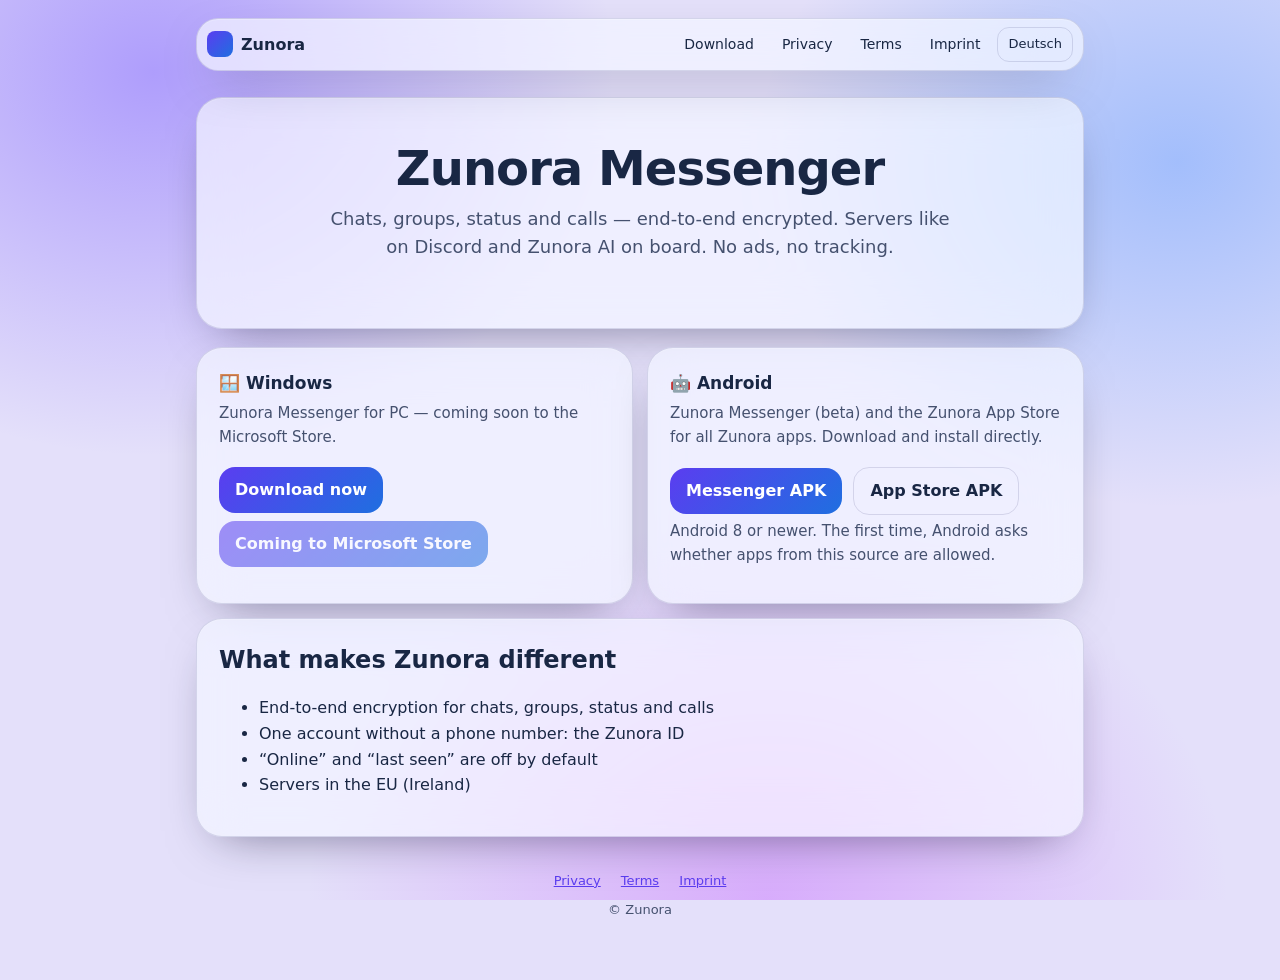
==== index.html @ 548c27ab "Zunora-Webseite: Start, Download, Datenschutz, Impressum, Nutzungsregeln (DE/EN) Co-Authored-By: Cla" ====
<!doctype html>
<html lang="en" data-l="en">
<head>
<meta charset="utf-8">
<meta name="viewport" content="width=device-width, initial-scale=1">
<title>Zunora</title>
<meta name="description" content="Zunora Messenger and the Zunora App Store — end-to-end encrypted chats, groups, calls and servers.">
<link rel="stylesheet" href="style.css">
</head>
<body>
<div class="wrap">
  <nav class="top">
    <a class="brand" href="index.html"><i></i>Zunora</a>
    <a class="l" href="download.html">Download</a>
    <a class="l" href="datenschutz.html"><span lang="de">Datenschutz</span><span lang="en">Privacy</span></a>
    <a class="l" href="regeln.html"><span lang="de">Nutzungsregeln</span><span lang="en">Terms</span></a>
    <a class="l" href="impressum.html"><span lang="de">Impressum</span><span lang="en">Imprint</span></a>
    <button class="lang">Deutsch</button>
  </nav>

  <section class="glass hero in">
    <h1>Zunora Messenger</h1>
    <p lang="de">Chats, Gruppen, Status und Anrufe — Ende-zu-Ende verschlüsselt. Server wie bei Discord und Zunora AI an Bord. Keine Werbung, kein Tracking.</p>
    <p lang="en">Chats, groups, status and calls — end-to-end encrypted. Servers like on Discord and Zunora AI on board. No ads, no tracking.</p>
  </section>

  <div class="grid">
    <div class="glass app in" style="animation-delay:.06s">
      <h3>🪟 Windows</h3>
      <p lang="de">Zunora Messenger für den PC — bald im Microsoft Store.</p>
      <p lang="en">Zunora Messenger for PC — coming soon to the Microsoft Store.</p>
      <a class="btn" href="download.html"><span lang="de">Jetzt herunterladen</span><span lang="en">Download now</span></a>
      <a class="btn off" href="#"><span lang="de">Bald im Microsoft Store</span><span lang="en">Coming to Microsoft Store</span></a>
    </div>
    <div class="glass app in" style="animation-delay:.12s">
      <h3>🤖 Android</h3>
      <p lang="de">Zunora Messenger (Beta) und der Zunora App Store für alle Zunora-Apps. Direkt laden und installieren.</p>
      <p lang="en">Zunora Messenger (beta) and the Zunora App Store for all Zunora apps. Download and install directly.</p>
      <a class="btn" href="https://github.com/zunoraos/zunora-ai/releases/download/store-messenger-android-v1.1.0-beta.4/messenger-android-1.1.0-beta.4.apk">Messenger APK</a>
      <a class="btn ghost" href="https://github.com/zunoraos/zunora-ai/releases/download/store-store-android-v1.1.0/store-android-1.1.0.apk">App Store APK</a>
      <p class="muted" lang="de">Android 8 oder neuer. Beim ersten Mal fragt Android, ob Apps aus dieser Quelle erlaubt sind.</p>
      <p class="muted" lang="en">Android 8 or newer. The first time, Android asks whether apps from this source are allowed.</p>
    </div>
  </div>

  <section class="glass in" style="margin-top:14px;animation-delay:.18s">
    <h2 style="margin-top:0" lang="de">Was Zunora anders macht</h2>
    <h2 style="margin-top:0" lang="en">What makes Zunora different</h2>
    <ul lang="de">
      <li>Ende-zu-Ende-Verschlüsselung für Chats, Gruppen, Status und Anrufe</li>
      <li>Ein Konto ohne Telefonnummer: die Zunora ID</li>
      <li>„Online“ und „zuletzt online“ sind von Anfang an aus</li>
      <li>Server in der EU (Irland)</li>
    </ul>
    <ul lang="en">
      <li>End-to-end encryption for chats, groups, status and calls</li>
      <li>One account without a phone number: the Zunora ID</li>
      <li>“Online” and “last seen” are off by default</li>
      <li>Servers in the EU (Ireland)</li>
    </ul>
  </section>

  <footer>
    <a href="datenschutz.html"><span lang="de">Datenschutz</span><span lang="en">Privacy</span></a>
    <a href="regeln.html"><span lang="de">Nutzungsregeln</span><span lang="en">Terms</span></a>
    <a href="impressum.html"><span lang="de">Impressum</span><span lang="en">Imprint</span></a>
    <div style="margin-top:8px">© Zunora</div>
  </footer>
</div>
<script src="site.js"></script>
</body>
</html>
---- style.css ----
/* Zunora-Webseite — Zunora-Look: Aurora-Hintergrund, Glas, weiche Federn */
:root {
  --bg: #0e0b26; --panel: rgba(27, 37, 66, .58); --line: rgba(255, 255, 255, .14); --text: #edf2ff; --sub: #b9c3e6;
  --accent: #9b7bff; --accent2: #5aa9ff; --spring: cubic-bezier(.34, 1.56, .64, 1);
  font-family: "Segoe UI Variable", "Segoe UI", system-ui, -apple-system, sans-serif;
}
@media (prefers-color-scheme: light) {
  :root { --bg: #e4e0fa; --panel: rgba(243, 246, 255, .72); --line: rgba(42, 47, 107, .14); --text: #192744; --sub: #45516f; --accent: #5b3df0; --accent2: #1f6fe0; }
}
* { box-sizing: border-box; }
html { background: var(--bg); }
body { margin: 0; min-height: 100vh; color: var(--text); line-height: 1.6;
  background: radial-gradient(60vmax 50vmax at 12% 8%, color-mix(in srgb, #6d4cff 45%, transparent), transparent 60%),
    radial-gradient(55vmax 45vmax at 92% 18%, color-mix(in srgb, #2a7fff 35%, transparent), transparent 60%),
    radial-gradient(60vmax 50vmax at 60% 100%, color-mix(in srgb, #c04cff 35%, transparent), transparent 60%), var(--bg); background-attachment: fixed; }
a { color: var(--accent); }
.wrap { max-width: 920px; margin: 0 auto; padding: 18px 16px 60px; }
nav.top { position: sticky; top: 10px; z-index: 5; display: flex; align-items: center; gap: 6px; flex-wrap: wrap; padding: 8px 10px; margin-bottom: 26px; border-radius: 22px;
  background: var(--panel); border: 1px solid var(--line); backdrop-filter: blur(24px) saturate(1.6); -webkit-backdrop-filter: blur(24px) saturate(1.6);
  box-shadow: inset 0 1px 0 rgba(255, 255, 255, .2), 0 18px 50px -20px rgba(10, 6, 40, .5); }
nav.top .brand { display: flex; align-items: center; gap: 8px; font-weight: 800; margin-right: auto; text-decoration: none; color: var(--text); }
nav.top .brand i { width: 26px; height: 26px; border-radius: 8px; background: linear-gradient(135deg, var(--accent), var(--accent2)); display: inline-block; }
nav.top a.l { text-decoration: none; color: var(--text); padding: 6px 11px; border-radius: 12px; font-size: 14px; transition: background .2s, scale .5s var(--spring); }
nav.top a.l:hover { background: rgba(255, 255, 255, .1); } nav.top a.l:active { scale: .93; }
nav.top button.lang { border: 1px solid var(--line); background: transparent; color: var(--text); border-radius: 12px; padding: 6px 10px; font: inherit; font-size: 13px; cursor: pointer; }
.glass { background: var(--panel); border: 1px solid var(--line); border-radius: 26px; padding: 22px; backdrop-filter: blur(24px) saturate(1.6); -webkit-backdrop-filter: blur(24px) saturate(1.6);
  box-shadow: inset 0 1px 0 rgba(255, 255, 255, .18), 0 18px 50px -24px rgba(10, 6, 40, .55); }
.hero { text-align: center; padding: 44px 22px; }
.hero h1 { font-size: clamp(30px, 6vw, 48px); line-height: 1.1; margin: 0 0 10px; letter-spacing: -.02em; }
.hero p { color: var(--sub); font-size: 18px; margin: 0 auto 22px; max-width: 620px; }
.grid { display: grid; grid-template-columns: repeat(auto-fit, minmax(250px, 1fr)); gap: 14px; margin-top: 18px; }
.app h3 { margin: 0 0 4px; } .app p { color: var(--sub); margin: 0 0 14px; font-size: 15px; }
.btn { display: inline-flex; align-items: center; gap: 8px; padding: 10px 16px; border-radius: 16px; font-weight: 700; text-decoration: none; color: #fff;
  background: linear-gradient(135deg, var(--accent), var(--accent2)); margin: 4px 6px 4px 0; transition: scale .5s var(--spring), filter .2s; }
.btn:hover { filter: brightness(1.1); } .btn:active { scale: .94; }
.btn.ghost { background: transparent; color: var(--text); border: 1px solid var(--line); }
.btn.off { opacity: .55; pointer-events: none; }
h2 { margin: 26px 0 8px; } h3 { margin: 18px 0 4px; font-size: 17px; }
.legal p, .legal li { color: var(--text); opacity: .92; }
.muted { color: var(--sub); font-size: 14px; }
footer { margin-top: 34px; text-align: center; color: var(--sub); font-size: 13px; }
footer a { margin: 0 8px; }
/* Sprache: nur die gewählte zeigen */
html[data-l="de"] [lang="en"]:not(html), html[data-l="en"] [lang="de"]:not(html) { display: none !important; }
.in { animation: zin .7s var(--spring) both; } @keyframes zin { from { opacity: 0; translate: 0 16px; } }
@media (prefers-reduced-motion: reduce) { .in { animation: none; } }
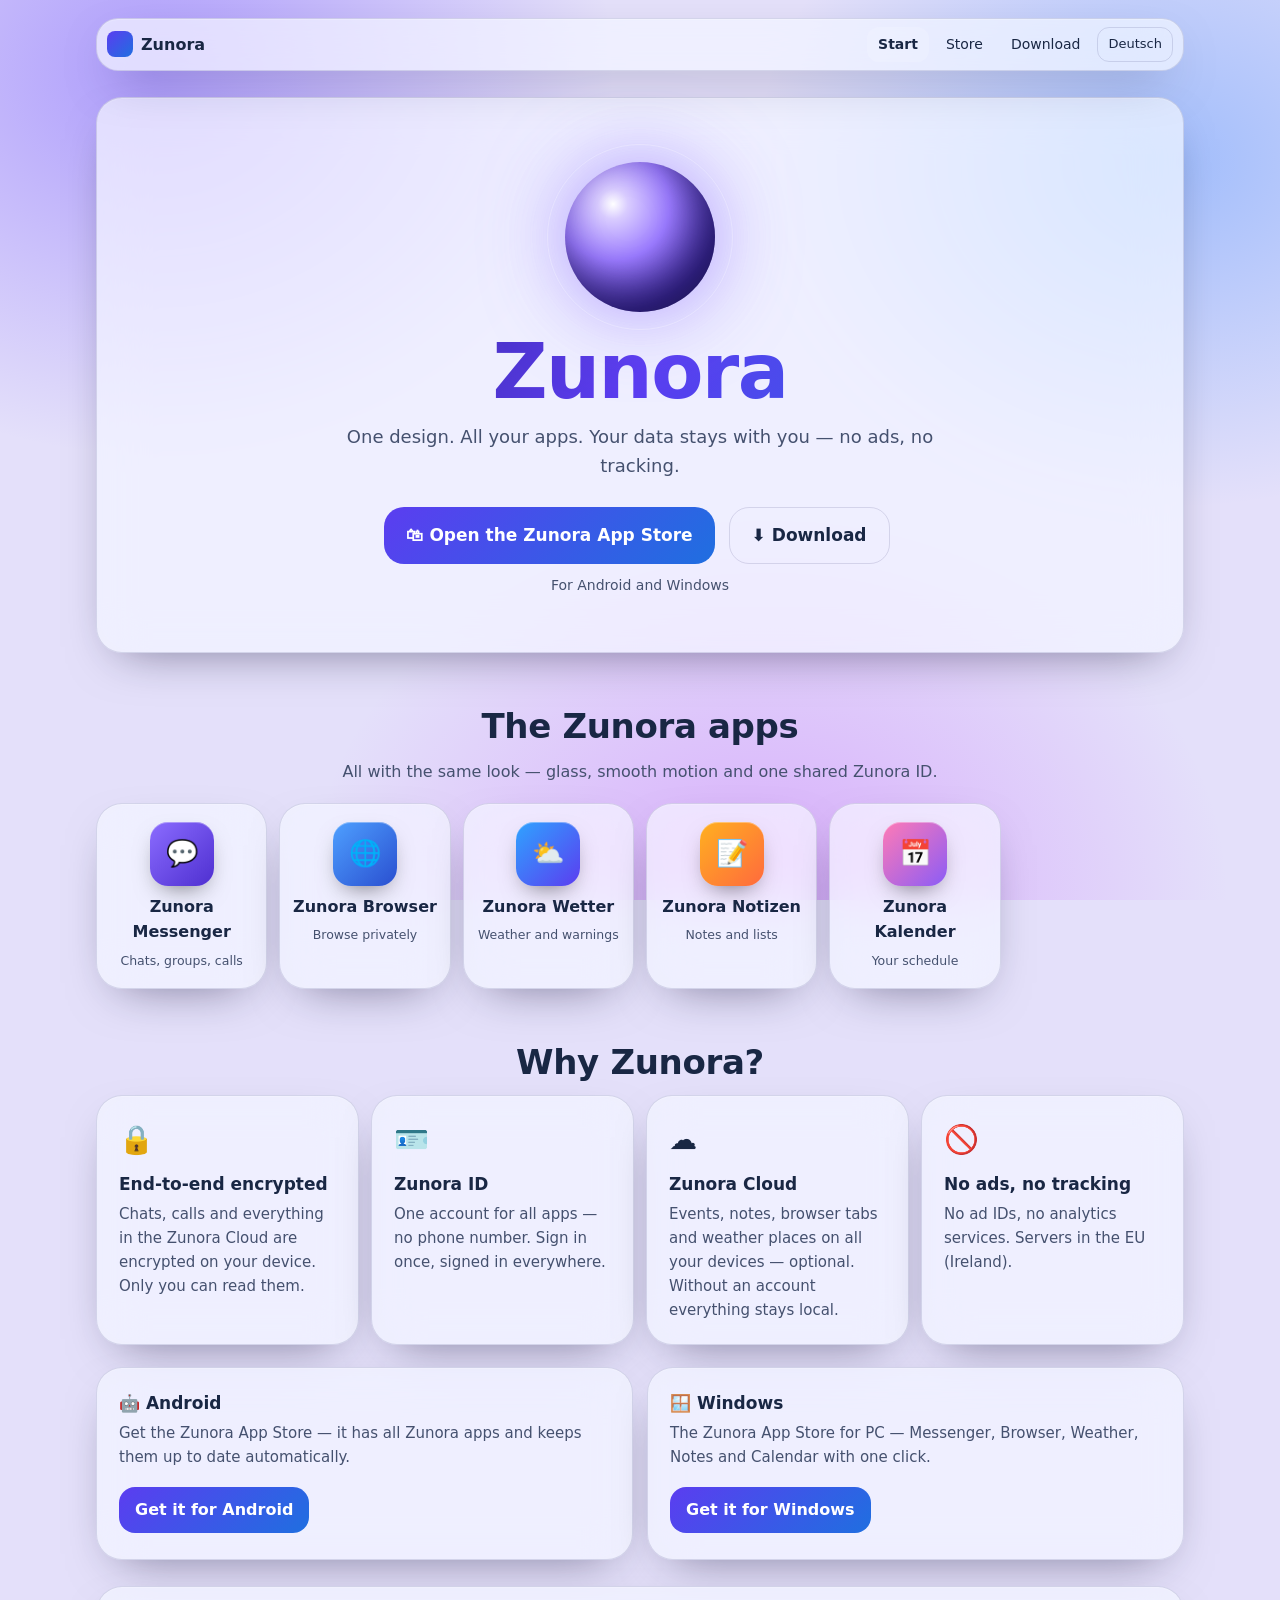
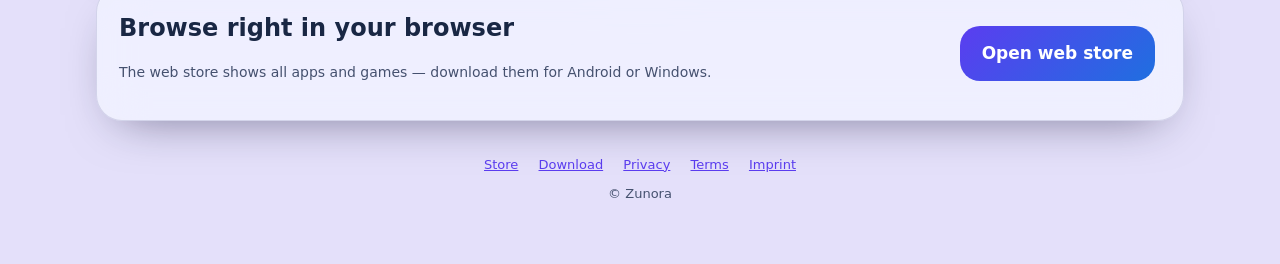
==== commit 55bb5bc1: "Webseite neu: Startseite, Download-Seite und Web-Store - Startseite mit Zunora-Orb und Apps live aus" ====
--- a/index.html
+++ b/index.html
@@ -3,64 +3,86 @@
 <head>
 <meta charset="utf-8">
 <meta name="viewport" content="width=device-width, initial-scale=1">
+<meta http-equiv="Content-Security-Policy" content="default-src 'self'; script-src 'self'; style-src 'self' 'unsafe-inline'; img-src 'self' data: https://gbthapdqdzkulqaduzgv.supabase.co https://github.com https://objects.githubusercontent.com https://release-assets.githubusercontent.com; connect-src 'self' https://gbthapdqdzkulqaduzgv.supabase.co; frame-src 'none'; object-src 'none'; base-uri 'self'; form-action 'none'">
+<meta name="referrer" content="strict-origin-when-cross-origin">
 <title>Zunora</title>
-<meta name="description" content="Zunora Messenger and the Zunora App Store — end-to-end encrypted chats, groups, calls and servers.">
+<meta name="description" content="Zunora — one design for all your apps: Messenger, Browser, Weather, Notes, Calendar, Files, Photos, Camera and the Zunora App Store. Private by design.">
 <link rel="stylesheet" href="style.css">
 </head>
 <body>
-<div class="wrap">
+<div class="wrap wide">
   <nav class="top">
     <a class="brand" href="index.html"><i></i>Zunora</a>
+    <a class="l on" href="index.html">Start</a>
+    <a class="l" href="store.html">Store</a>
     <a class="l" href="download.html">Download</a>
-    <a class="l" href="datenschutz.html"><span lang="de">Datenschutz</span><span lang="en">Privacy</span></a>
-    <a class="l" href="regeln.html"><span lang="de">Nutzungsregeln</span><span lang="en">Terms</span></a>
-    <a class="l" href="impressum.html"><span lang="de">Impressum</span><span lang="en">Imprint</span></a>
     <button class="lang">Deutsch</button>
   </nav>
 
-  <section class="glass hero in">
-    <h1>Zunora Messenger</h1>
-    <p lang="de">Chats, Gruppen, Status und Anrufe — Ende-zu-Ende verschlüsselt. Server wie bei Discord und Zunora AI an Bord. Keine Werbung, kein Tracking.</p>
-    <p lang="en">Chats, groups, status and calls — end-to-end encrypted. Servers like on Discord and Zunora AI on board. No ads, no tracking.</p>
+  <section class="glass hero big in">
+    <div class="orb"></div>
+    <h1>Zunora</h1>
+    <p lang="de">Ein Design. Alle deine Apps. Deine Daten bleiben bei dir — ohne Werbung, ohne Tracking.</p>
+    <p lang="en">One design. All your apps. Your data stays with you — no ads, no tracking.</p>
+    <div class="cta">
+      <a class="btn big" href="store.html"><span lang="de">🛍 Zum Zunora App Store</span><span lang="en">🛍 Open the Zunora App Store</span></a>
+      <a class="btn big ghost" href="download.html"><span lang="de">⬇ Herunterladen</span><span lang="en">⬇ Download</span></a>
+    </div>
+    <span class="rec" lang="de">Für Android und Windows</span><span class="rec" lang="en">For Android and Windows</span>
   </section>
 
-  <div class="grid">
+  <h2 class="section-title"><span lang="de">Die Zunora-Apps</span><span lang="en">The Zunora apps</span></h2>
+  <p class="section-sub" lang="de">Alle im gleichen Look — mit Glas, weichen Bewegungen und einer gemeinsamen Zunora ID.</p>
+  <p class="section-sub" lang="en">All with the same look — glass, smooth motion and one shared Zunora ID.</p>
+  <div class="apps-grid" id="appsLive">
+    <a class="glass app-tile" href="store.html#app=messenger"><div class="icon" style="background:linear-gradient(135deg,#8b6cff,#4e2fd0)">💬</div><b>Zunora Messenger</b><small lang="de">Chats, Gruppen, Anrufe</small><small lang="en">Chats, groups, calls</small></a>
+    <a class="glass app-tile" href="store.html#app=browser"><div class="icon" style="background:linear-gradient(135deg,#4ea0ff,#2a4fd0)">🌐</div><b>Zunora Browser</b><small lang="de">Privat surfen</small><small lang="en">Browse privately</small></a>
+    <a class="glass app-tile" href="store.html#app=weather"><div class="icon" style="background:linear-gradient(135deg,#2fa3ff,#5b3df0)">⛅</div><b>Zunora Wetter</b><small lang="de">Wetter und Warnungen</small><small lang="en">Weather and warnings</small></a>
+    <a class="glass app-tile" href="store.html#app=notes"><div class="icon" style="background:linear-gradient(135deg,#ffb020,#ff6a3d)">📝</div><b>Zunora Notizen</b><small lang="de">Notizen und Listen</small><small lang="en">Notes and lists</small></a>
+    <a class="glass app-tile" href="store.html#app=calendar"><div class="icon" style="background:linear-gradient(135deg,#ff7ab6,#8b5cf6)">📅</div><b>Zunora Kalender</b><small lang="de">Termine im Blick</small><small lang="en">Your schedule</small></a>
+  </div>
+
+  <h2 class="section-title"><span lang="de">Warum Zunora?</span><span lang="en">Why Zunora?</span></h2>
+  <div class="features">
+    <div class="glass feature in"><span class="em">🔒</span><b lang="de">Ende-zu-Ende verschlüsselt</b><b lang="en">End-to-end encrypted</b>
+      <p lang="de">Chats, Anrufe und alles in der Zunora Cloud werden auf deinem Gerät verschlüsselt. Nur du kannst es lesen.</p>
+      <p lang="en">Chats, calls and everything in the Zunora Cloud are encrypted on your device. Only you can read them.</p></div>
+    <div class="glass feature in" style="animation-delay:.06s"><span class="em">🪪</span><b>Zunora ID</b>
+      <p lang="de">Ein Konto für alle Apps — ohne Telefonnummer. Einmal anmelden, überall angemeldet.</p>
+      <p lang="en">One account for all apps — no phone number. Sign in once, signed in everywhere.</p></div>
+    <div class="glass feature in" style="animation-delay:.12s"><span class="em">☁️</span><b>Zunora Cloud</b>
+      <p lang="de">Termine, Notizen, Browser-Tabs und Wetter-Orte auf allen deinen Geräten — freiwillig. Ohne Konto bleibt alles lokal.</p>
+      <p lang="en">Events, notes, browser tabs and weather places on all your devices — optional. Without an account everything stays local.</p></div>
+    <div class="glass feature in" style="animation-delay:.18s"><span class="em">🚫</span><b lang="de">Keine Werbung, kein Tracking</b><b lang="en">No ads, no tracking</b>
+      <p lang="de">Keine Werbe-IDs, keine Analyse-Dienste. Server in der EU (Irland).</p>
+      <p lang="en">No ad IDs, no analytics services. Servers in the EU (Ireland).</p></div>
+  </div>
+
+  <div class="grid" style="margin-top:22px">
+    <div class="glass app in">
+      <h3>🤖 Android</h3>
+      <p lang="de">Hol dir den Zunora App Store — darin findest du alle Zunora-Apps und sie bleiben automatisch aktuell.</p>
+      <p lang="en">Get the Zunora App Store — it has all Zunora apps and keeps them up to date automatically.</p>
+      <a class="btn" href="download.html#android"><span lang="de">Für Android laden</span><span lang="en">Get it for Android</span></a>
+    </div>
     <div class="glass app in" style="animation-delay:.06s">
       <h3>🪟 Windows</h3>
-      <p lang="de">Zunora Messenger für den PC — bald im Microsoft Store.</p>
-      <p lang="en">Zunora Messenger for PC — coming soon to the Microsoft Store.</p>
-      <a class="btn" href="download.html"><span lang="de">Jetzt herunterladen</span><span lang="en">Download now</span></a>
-      <a class="btn off" href="#"><span lang="de">Bald im Microsoft Store</span><span lang="en">Coming to Microsoft Store</span></a>
-    </div>
-    <div class="glass app in" style="animation-delay:.12s">
-      <h3>🤖 Android</h3>
-      <p lang="de">Zunora Messenger (Beta) und der Zunora App Store für alle Zunora-Apps. Direkt laden und installieren.</p>
-      <p lang="en">Zunora Messenger (beta) and the Zunora App Store for all Zunora apps. Download and install directly.</p>
-      <a class="btn" href="https://github.com/zunoraos/zunora-ai/releases/download/store-messenger-android-v1.1.0-beta.4/messenger-android-1.1.0-beta.4.apk">Messenger APK</a>
-      <a class="btn ghost" href="https://github.com/zunoraos/zunora-ai/releases/download/store-store-android-v1.1.0/store-android-1.1.0.apk">App Store APK</a>
-      <p class="muted" lang="de">Android 8 oder neuer. Beim ersten Mal fragt Android, ob Apps aus dieser Quelle erlaubt sind.</p>
-      <p class="muted" lang="en">Android 8 or newer. The first time, Android asks whether apps from this source are allowed.</p>
+      <p lang="de">Der Zunora App Store für den PC — Messenger, Browser, Wetter, Notizen und Kalender mit einem Klick.</p>
+      <p lang="en">The Zunora App Store for PC — Messenger, Browser, Weather, Notes and Calendar with one click.</p>
+      <a class="btn" href="download.html#windows"><span lang="de">Für Windows laden</span><span lang="en">Get it for Windows</span></a>
     </div>
   </div>
 
-  <section class="glass in" style="margin-top:14px;animation-delay:.18s">
-    <h2 style="margin-top:0" lang="de">Was Zunora anders macht</h2>
-    <h2 style="margin-top:0" lang="en">What makes Zunora different</h2>
-    <ul lang="de">
-      <li>Ende-zu-Ende-Verschlüsselung für Chats, Gruppen, Status und Anrufe</li>
-      <li>Ein Konto ohne Telefonnummer: die Zunora ID</li>
-      <li>„Online“ und „zuletzt online“ sind von Anfang an aus</li>
-      <li>Server in der EU (Irland)</li>
-    </ul>
-    <ul lang="en">
-      <li>End-to-end encryption for chats, groups, status and calls</li>
-      <li>One account without a phone number: the Zunora ID</li>
-      <li>“Online” and “last seen” are off by default</li>
-      <li>Servers in the EU (Ireland)</li>
-    </ul>
+  <section class="glass band in">
+    <div><h2 lang="de">Direkt im Browser stöbern</h2><h2 lang="en">Browse right in your browser</h2>
+      <p class="muted" lang="de">Im Web-Store siehst du alle Apps und Spiele und lädst sie für Android oder Windows herunter.</p>
+      <p class="muted" lang="en">The web store shows all apps and games — download them for Android or Windows.</p></div>
+    <a class="btn big" href="store.html"><span lang="de">Web-Store öffnen</span><span lang="en">Open web store</span></a>
   </section>
 
   <footer>
+    <a href="store.html">Store</a>
+    <a href="download.html">Download</a>
     <a href="datenschutz.html"><span lang="de">Datenschutz</span><span lang="en">Privacy</span></a>
     <a href="regeln.html"><span lang="de">Nutzungsregeln</span><span lang="en">Terms</span></a>
     <a href="impressum.html"><span lang="de">Impressum</span><span lang="en">Imprint</span></a>
@@ -68,5 +90,6 @@
   </footer>
 </div>
 <script src="site.js"></script>
+<script src="catalog.js"></script>
 </body>
 </html>
--- a/style.css
+++ b/style.css
@@ -44,3 +44,89 @@
 html[data-l="de"] [lang="en"]:not(html), html[data-l="en"] [lang="de"]:not(html) { display: none !important; }
 .in { animation: zin .7s var(--spring) both; } @keyframes zin { from { opacity: 0; translate: 0 16px; } }
 @media (prefers-reduced-motion: reduce) { .in { animation: none; } }
+
+/* ===================================================================== Neu (22.11.): Startseite, Download, Web-Store */
+.wrap.wide { max-width: 1120px; }
+nav.top a.l.on { background: rgba(255, 255, 255, .14); font-weight: 700; }
+.orb { width: 150px; height: 150px; border-radius: 50%; margin: 0 auto 18px; position: relative;
+  background: radial-gradient(circle at 32% 28%, #fff 0, #d9ccff 10%, #9b7bff 38%, #3a2596 72%, #1b1450 100%);
+  box-shadow: 0 0 80px #8b6cffaa, inset -12px -18px 40px #1b145099; animation: orb 6s ease-in-out infinite; }
+.orb::after { content: ""; position: absolute; inset: -18px; border-radius: 50%; border: 1px solid rgba(255, 255, 255, .25); animation: ring 6s ease-in-out infinite; }
+@keyframes orb { 50% { transform: translateY(-8px) scale(1.04); } }
+@keyframes ring { 50% { transform: scale(1.08); opacity: .4; } }
+.hero.big { padding: 64px 22px 54px; }
+.hero.big h1 { font-size: clamp(42px, 9vw, 76px); background: linear-gradient(120deg, #fff, #cdbfff 40%, #8fc3ff); -webkit-background-clip: text; background-clip: text; color: transparent; }
+@media (prefers-color-scheme: light) { .hero.big h1 { background: linear-gradient(120deg, #2a1d7a, #5b3df0 50%, #1f6fe0); -webkit-background-clip: text; background-clip: text; } }
+.cta { display: flex; justify-content: center; flex-wrap: wrap; gap: 8px; }
+.btn.big { padding: 14px 22px; font-size: 17px; border-radius: 20px; }
+.section-title { text-align: center; margin: 46px 0 6px; font-size: clamp(24px, 4vw, 34px); letter-spacing: -.01em; }
+.section-sub { text-align: center; color: var(--sub); margin: 0 auto 18px; max-width: 640px; }
+.apps-grid { display: grid; grid-template-columns: repeat(auto-fill, minmax(150px, 1fr)); gap: 12px; }
+.app-tile { display: flex; flex-direction: column; align-items: center; text-align: center; gap: 8px; padding: 18px 12px; text-decoration: none; color: var(--text);
+  transition: scale .5s var(--spring), translate .5s var(--spring); }
+.app-tile:hover { translate: 0 -4px; } .app-tile:active { scale: .95; }
+.app-tile small { color: var(--sub); font-size: 12.5px; line-height: 1.35; }
+.icon { width: 64px; height: 64px; border-radius: 18px; display: grid; place-items: center; font-weight: 800; font-size: 26px; color: #fff; object-fit: cover; flex: none;
+  box-shadow: 0 10px 24px -10px rgba(0, 0, 0, .55), inset 0 1px 0 rgba(255, 255, 255, .35); }
+.icon.xl { width: 96px; height: 96px; border-radius: 26px; font-size: 40px; }
+.chip { display: inline-block; font-size: 11px; font-weight: 800; letter-spacing: .04em; padding: 2px 8px; border-radius: 99px; background: rgba(255, 255, 255, .14); border: 1px solid var(--line); color: var(--text); vertical-align: middle; }
+.chip.beta { background: #ffb02033; border-color: #ffb02088; } .chip.soon { background: #5aa9ff33; border-color: #5aa9ff88; }
+.features { display: grid; grid-template-columns: repeat(auto-fit, minmax(230px, 1fr)); gap: 12px; }
+.feature b { display: block; font-size: 17px; margin: 8px 0 4px; } .feature p { color: var(--sub); margin: 0; font-size: 15px; }
+.feature .em { font-size: 28px; }
+.band { display: flex; align-items: center; justify-content: space-between; gap: 16px; flex-wrap: wrap; margin-top: 26px; }
+.band h2 { margin: 0; }
+/* Download */
+.rec { display: inline-block; margin-top: 6px; font-size: 14px; color: var(--sub); }
+.dl-card { display: flex; flex-direction: column; gap: 10px; }
+.dl-card .head { display: flex; align-items: center; gap: 14px; }
+.dl-card .head h3 { margin: 0; }
+.dl-card .meta { color: var(--sub); font-size: 13px; }
+.tabs { display: inline-flex; gap: 4px; padding: 4px; border-radius: 16px; background: rgba(255, 255, 255, .08); border: 1px solid var(--line); margin: 4px 0 10px; }
+.tabs button { border: 0; background: transparent; color: var(--text); font: inherit; font-weight: 700; padding: 8px 14px; border-radius: 12px; cursor: pointer; }
+.tabs button.on { background: linear-gradient(135deg, var(--accent), var(--accent2)); color: #fff; }
+.steps { counter-reset: s; list-style: none; padding: 0; margin: 0; display: grid; gap: 10px; }
+.steps li { counter-increment: s; position: relative; padding: 12px 14px 12px 54px; border-radius: 18px; background: rgba(255, 255, 255, .06); border: 1px solid var(--line); }
+.steps li::before { content: counter(s); position: absolute; left: 12px; top: 10px; width: 30px; height: 30px; border-radius: 50%; display: grid; place-items: center; font-weight: 800; color: #fff;
+  background: linear-gradient(135deg, var(--accent), var(--accent2)); }
+details.faq { padding: 14px 16px; border-radius: 18px; background: rgba(255, 255, 255, .06); border: 1px solid var(--line); margin-top: 8px; }
+details.faq summary { cursor: pointer; font-weight: 700; }
+details.faq p { color: var(--sub); margin: 8px 0 0; }
+code.sha { font-size: 11.5px; word-break: break-all; color: var(--sub); }
+/* Web-Store */
+.store-bar { display: flex; gap: 8px; flex-wrap: wrap; align-items: center; margin-bottom: 14px; }
+.store-bar input { flex: 1 1 240px; min-width: 0; font: inherit; color: var(--text); background: var(--panel); border: 1px solid var(--line); border-radius: 18px; padding: 12px 16px; outline: none;
+  backdrop-filter: blur(20px); -webkit-backdrop-filter: blur(20px); }
+.store-bar input:focus { border-color: var(--accent); }
+.pill { border: 1px solid var(--line); background: var(--panel); color: var(--text); font: inherit; font-size: 14px; padding: 8px 14px; border-radius: 99px; cursor: pointer; }
+.pill.on { background: linear-gradient(135deg, var(--accent), var(--accent2)); color: #fff; border-color: transparent; }
+.featured { display: flex; gap: 18px; align-items: center; padding: 26px; margin-bottom: 14px; cursor: pointer; overflow: hidden; position: relative; }
+.featured::before { content: ""; position: absolute; inset: 0; background: radial-gradient(60% 120% at 0% 0%, var(--fa, #8b6cff55), transparent 70%); pointer-events: none; }
+.featured h2 { margin: 2px 0 4px; } .featured p { margin: 0; color: var(--sub); }
+.cards { display: grid; grid-template-columns: repeat(auto-fill, minmax(260px, 1fr)); gap: 12px; }
+.card { display: flex; gap: 14px; align-items: center; padding: 16px; cursor: pointer; transition: scale .5s var(--spring), translate .5s var(--spring); }
+.card:hover { translate: 0 -3px; } .card:active { scale: .97; }
+.card .t { min-width: 0; flex: 1; } .card .t b { display: block; white-space: nowrap; overflow: hidden; text-overflow: ellipsis; }
+.card .t small { color: var(--sub); display: block; white-space: nowrap; overflow: hidden; text-overflow: ellipsis; }
+.plat { font-size: 13px; color: var(--sub); }
+.empty { text-align: center; color: var(--sub); padding: 40px 10px; }
+.dlg { position: fixed; inset: 0; z-index: 20; background: rgba(6, 4, 20, .55); display: grid; place-items: center; padding: 14px; animation: fade .25s both; }
+@keyframes fade { from { opacity: 0; } }
+.dlg .box { width: min(760px, 100%); max-height: calc(100vh - 28px); overflow: auto; position: relative; animation: zin .5s var(--spring) both; }
+.dlg .x { position: absolute; right: 14px; top: 12px; border: 0; background: rgba(255, 255, 255, .12); color: var(--text); width: 36px; height: 36px; border-radius: 50%; font-size: 18px; cursor: pointer; }
+.det-head { display: flex; gap: 18px; align-items: center; padding-right: 40px; }
+.det-head h2 { margin: 0; } .det-head p { margin: 2px 0 0; color: var(--sub); }
+.shots { display: flex; gap: 10px; overflow-x: auto; padding: 6px 2px 10px; scroll-snap-type: x mandatory; }
+.shots img { height: 300px; border-radius: 18px; border: 1px solid var(--line); scroll-snap-align: start; flex: none; background: rgba(255, 255, 255, .06); }
+.shots.pc img { height: 220px; }
+.choose { margin: 14px 0 6px; padding: 16px; border-radius: 20px; background: rgba(255, 255, 255, .06); border: 1px solid var(--line); }
+.choose .row { display: flex; gap: 8px; flex-wrap: wrap; margin: 8px 0; }
+.choose .opt { flex: 1 1 160px; border: 1px solid var(--line); background: transparent; color: var(--text); font: inherit; padding: 12px; border-radius: 16px; cursor: pointer; text-align: left; }
+.choose .opt.on { border-color: var(--accent); background: color-mix(in srgb, var(--accent) 22%, transparent); }
+.choose .opt b { display: block; } .choose .opt small { color: var(--sub); }
+.choose .opt[disabled] { opacity: .45; cursor: not-allowed; }
+.desc { white-space: pre-line; color: var(--text); opacity: .92; }
+.toast { position: fixed; left: 50%; bottom: 22px; translate: -50% 0; z-index: 30; padding: 12px 18px; border-radius: 18px; background: var(--panel); border: 1px solid var(--line);
+  backdrop-filter: blur(24px); -webkit-backdrop-filter: blur(24px); box-shadow: 0 18px 50px -20px rgba(0, 0, 0, .6); animation: zin .5s var(--spring) both; }
+@media (max-width: 560px) { nav.top a.l { padding: 6px 8px; } .featured { flex-direction: column; text-align: center; } .shots img { height: 240px; } }
+.dlg .box { background: color-mix(in srgb, var(--bg) 90%, transparent); }
